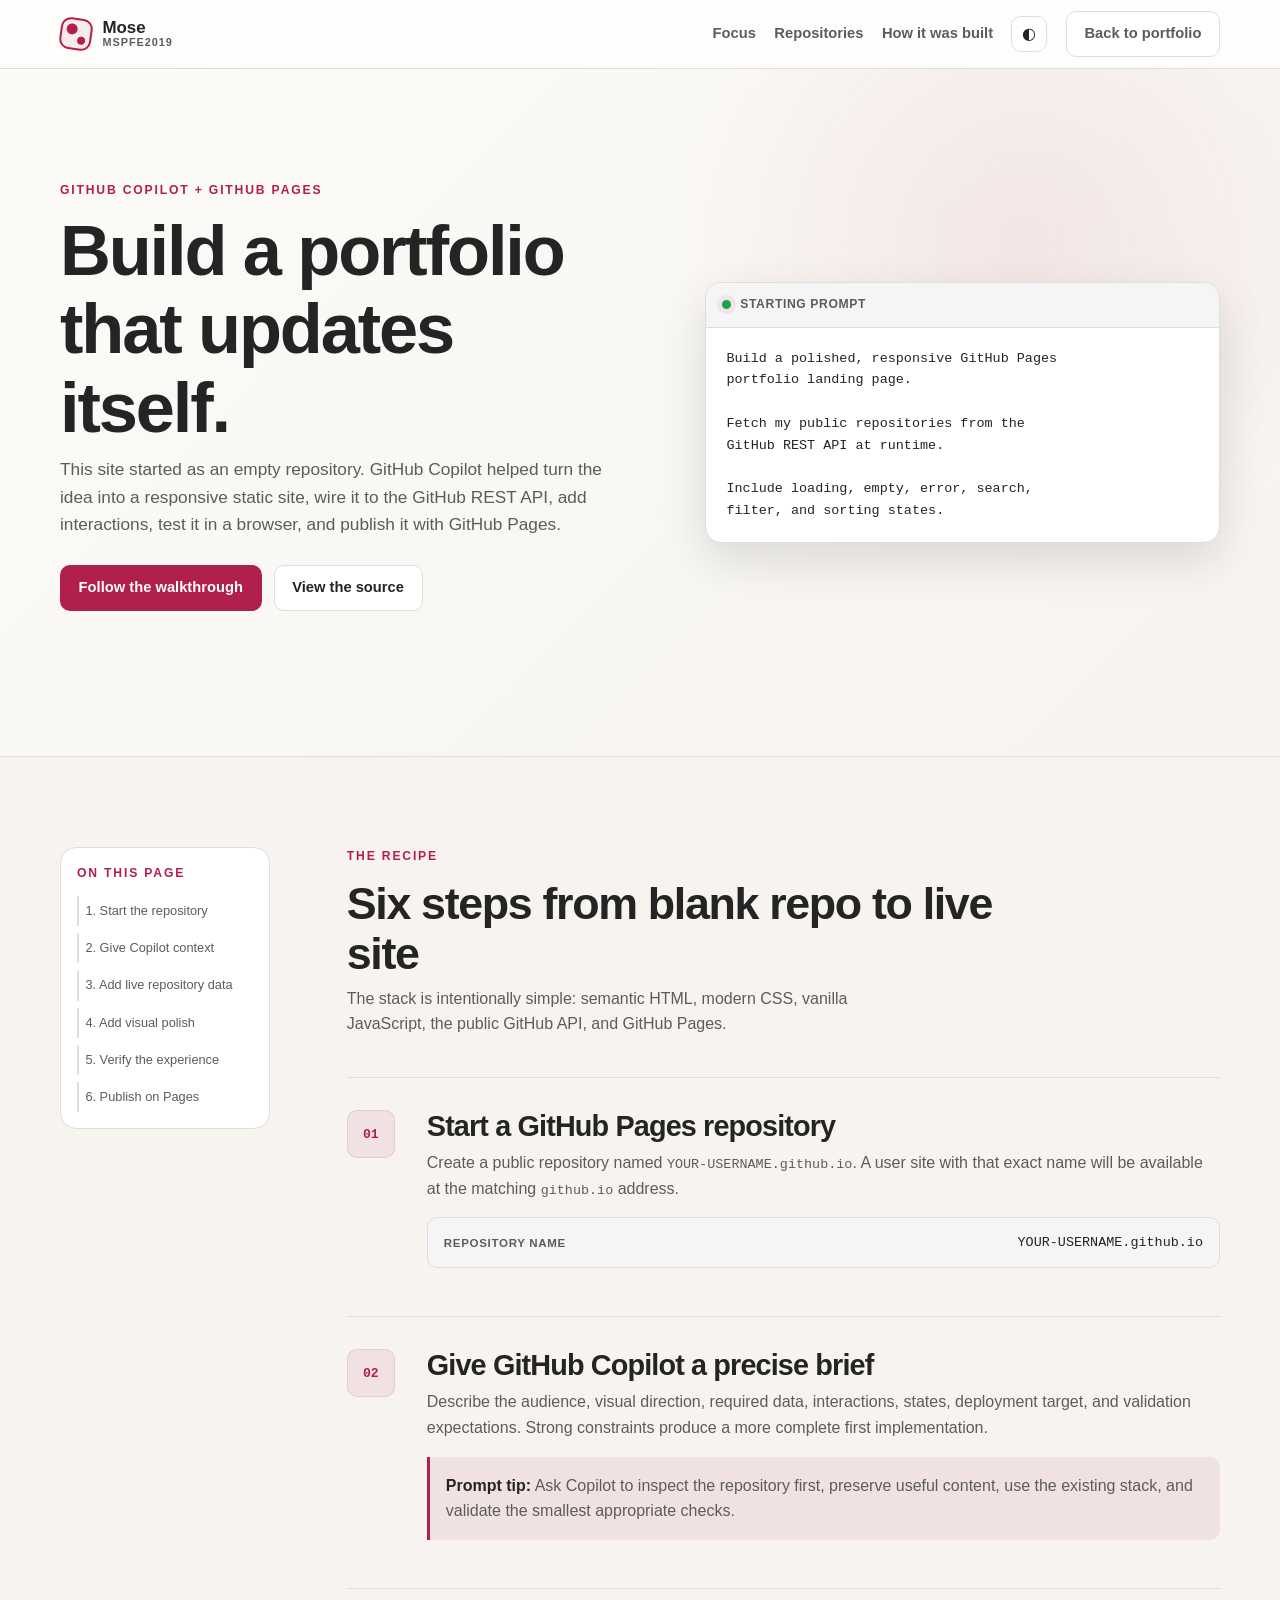
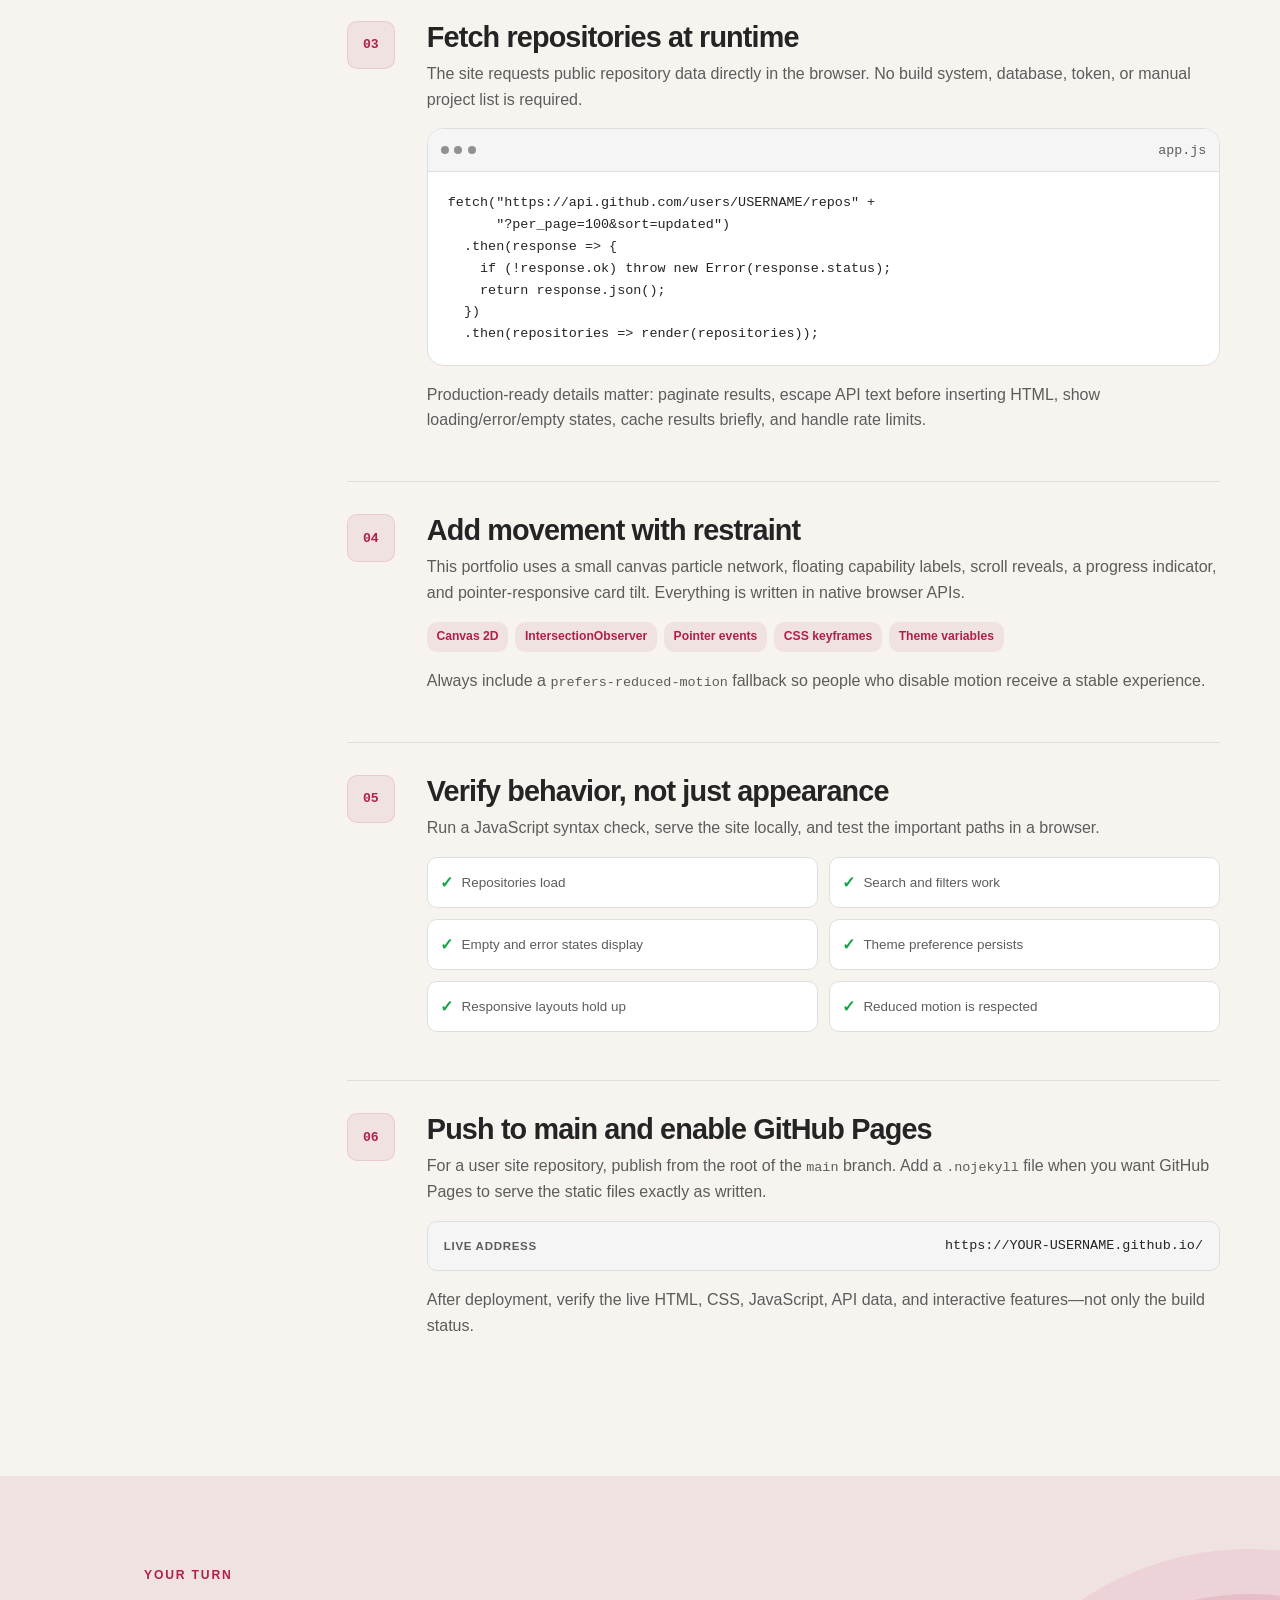
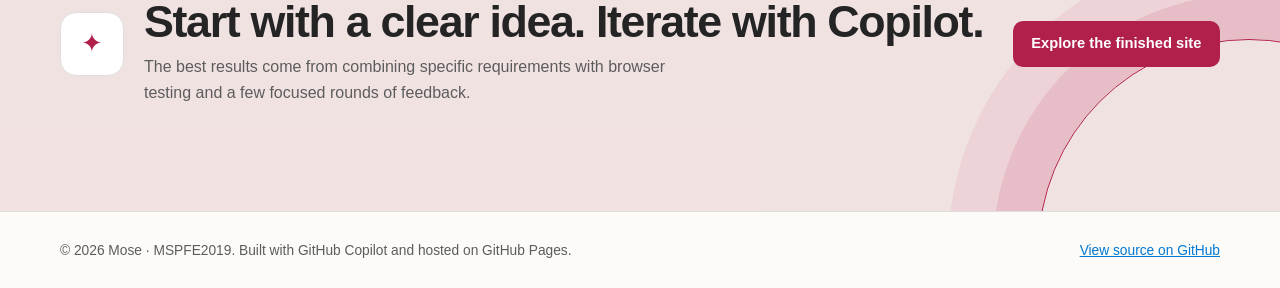
==== build.html @ d662af3b "Add GitHub Copilot build walkthrough Remove the placeholder contact section, add GitHub Copilot attr" ====
<!DOCTYPE html>
<html lang="en">
<head>
<script>
  (() => {
    const param = new URLSearchParams(window.location.search).get("scoutTheme");
    const theme =
      param || (window.matchMedia("(prefers-color-scheme: dark)").matches ? "dark" : "light");
    document.documentElement.setAttribute("data-theme", theme);
  })();
</script>
<meta charset="utf-8" />
<meta name="viewport" content="width=device-width, initial-scale=1" />
<title>How This Portfolio Was Built &middot; Mose</title>
<meta name="description" content="A practical walkthrough for building a dynamic GitHub Pages portfolio with GitHub Copilot and the GitHub REST API." />
<link rel="stylesheet" href="assets/css/styles.css" />
</head>
<body>
<a class="skip-link" href="#guide">Skip to the guide</a>
<div class="scroll-progress" id="scroll-progress" aria-hidden="true"></div>

<header class="site-header">
  <div class="wrap header-inner">
    <a class="brand" href="index.html">
      <span class="brand-mark" aria-hidden="true"></span>
      <span class="brand-text">Mose<span class="brand-sub">MSPFE2019</span></span>
    </a>
    <nav class="site-nav" aria-label="Primary">
      <a href="index.html#focus">Focus</a>
      <a href="index.html#repos">Repositories</a>
      <a href="build.html" aria-current="page">How it was built</a>
      <button class="theme-toggle" id="theme-toggle" type="button" aria-label="Switch color theme">
        <span class="theme-icon" aria-hidden="true">◐</span>
      </button>
      <a class="btn btn-ghost" href="index.html">Back to portfolio</a>
    </nav>
  </div>
</header>

<main id="guide">
  <section class="guide-hero">
    <div class="wrap guide-hero-inner">
      <div class="reveal">
        <p class="eyebrow">GitHub Copilot + GitHub Pages</p>
        <h1>Build a portfolio that updates itself.</h1>
        <p class="lede">This site started as an empty repository. GitHub Copilot helped turn the idea into a responsive static site, wire it to the GitHub REST API, add interactions, test it in a browser, and publish it with GitHub Pages.</p>
        <div class="hero-actions">
          <a class="btn btn-primary" href="#steps">Follow the walkthrough</a>
          <a class="btn btn-ghost" href="https://github.com/MSPFE2019/MSPFE2019.github.io" target="_blank" rel="noopener">View the source</a>
        </div>
      </div>
      <div class="prompt-card reveal">
        <div class="prompt-card-head"><span class="status-dot"></span> Starting prompt</div>
        <pre><code>Build a polished, responsive GitHub Pages
portfolio landing page.

Fetch my public repositories from the
GitHub REST API at runtime.

Include loading, empty, error, search,
filter, and sorting states.</code></pre>
      </div>
    </div>
  </section>

  <section id="steps" class="section">
    <div class="wrap guide-layout">
      <aside class="guide-nav">
        <p class="eyebrow">On this page</p>
        <a href="#start">1. Start the repository</a>
        <a href="#prompt">2. Give Copilot context</a>
        <a href="#api">3. Add live repository data</a>
        <a href="#polish">4. Add visual polish</a>
        <a href="#verify">5. Verify the experience</a>
        <a href="#publish">6. Publish on Pages</a>
      </aside>

      <div class="guide-content">
        <header class="section-heading reveal">
          <p class="eyebrow">The recipe</p>
          <h2 class="section-title">Six steps from blank repo to live site</h2>
          <p class="section-lede">The stack is intentionally simple: semantic HTML, modern CSS, vanilla JavaScript, the public GitHub API, and GitHub Pages.</p>
        </header>

        <article id="start" class="guide-step reveal">
          <span class="step-number">01</span>
          <div>
            <h3>Start a GitHub Pages repository</h3>
            <p>Create a public repository named <code>YOUR-USERNAME.github.io</code>. A user site with that exact name will be available at the matching <code>github.io</code> address.</p>
            <div class="command-block"><span>Repository name</span><code>YOUR-USERNAME.github.io</code></div>
          </div>
        </article>

        <article id="prompt" class="guide-step reveal">
          <span class="step-number">02</span>
          <div>
            <h3>Give GitHub Copilot a precise brief</h3>
            <p>Describe the audience, visual direction, required data, interactions, states, deployment target, and validation expectations. Strong constraints produce a more complete first implementation.</p>
            <div class="tip"><strong>Prompt tip:</strong> Ask Copilot to inspect the repository first, preserve useful content, use the existing stack, and validate the smallest appropriate checks.</div>
          </div>
        </article>

        <article id="api" class="guide-step reveal">
          <span class="step-number">03</span>
          <div>
            <h3>Fetch repositories at runtime</h3>
            <p>The site requests public repository data directly in the browser. No build system, database, token, or manual project list is required.</p>
            <div class="code-window">
              <div class="code-window-head"><span></span><span></span><span></span><small>app.js</small></div>
              <pre><code>fetch("https://api.github.com/users/USERNAME/repos" +
      "?per_page=100&amp;sort=updated")
  .then(response =&gt; {
    if (!response.ok) throw new Error(response.status);
    return response.json();
  })
  .then(repositories =&gt; render(repositories));</code></pre>
            </div>
            <p>Production-ready details matter: paginate results, escape API text before inserting HTML, show loading/error/empty states, cache results briefly, and handle rate limits.</p>
          </div>
        </article>

        <article id="polish" class="guide-step reveal">
          <span class="step-number">04</span>
          <div>
            <h3>Add movement with restraint</h3>
            <p>This portfolio uses a small canvas particle network, floating capability labels, scroll reveals, a progress indicator, and pointer-responsive card tilt. Everything is written in native browser APIs.</p>
            <div class="feature-pills">
              <span>Canvas 2D</span><span>IntersectionObserver</span><span>Pointer events</span><span>CSS keyframes</span><span>Theme variables</span>
            </div>
            <p>Always include a <code>prefers-reduced-motion</code> fallback so people who disable motion receive a stable experience.</p>
          </div>
        </article>

        <article id="verify" class="guide-step reveal">
          <span class="step-number">05</span>
          <div>
            <h3>Verify behavior, not just appearance</h3>
            <p>Run a JavaScript syntax check, serve the site locally, and test the important paths in a browser.</p>
            <div class="check-grid">
              <div><strong>✓</strong><span>Repositories load</span></div>
              <div><strong>✓</strong><span>Search and filters work</span></div>
              <div><strong>✓</strong><span>Empty and error states display</span></div>
              <div><strong>✓</strong><span>Theme preference persists</span></div>
              <div><strong>✓</strong><span>Responsive layouts hold up</span></div>
              <div><strong>✓</strong><span>Reduced motion is respected</span></div>
            </div>
          </div>
        </article>

        <article id="publish" class="guide-step reveal">
          <span class="step-number">06</span>
          <div>
            <h3>Push to main and enable GitHub Pages</h3>
            <p>For a user site repository, publish from the root of the <code>main</code> branch. Add a <code>.nojekyll</code> file when you want GitHub Pages to serve the static files exactly as written.</p>
            <div class="command-block"><span>Live address</span><code>https://YOUR-USERNAME.github.io/</code></div>
            <p>After deployment, verify the live HTML, CSS, JavaScript, API data, and interactive features—not only the build status.</p>
          </div>
        </article>
      </div>
    </div>
  </section>

  <section class="section built-with">
    <div class="wrap built-with-inner reveal">
      <div class="copilot-mark" aria-hidden="true">✦</div>
      <div>
        <p class="eyebrow">Your turn</p>
        <h2 class="section-title">Start with a clear idea. Iterate with Copilot.</h2>
        <p class="section-lede">The best results come from combining specific requirements with browser testing and a few focused rounds of feedback.</p>
      </div>
      <a class="btn btn-primary" href="index.html">Explore the finished site</a>
    </div>
  </section>
</main>

<footer class="site-footer">
  <div class="wrap footer-inner">
    <p>&copy; <span id="year"></span> Mose &middot; MSPFE2019. Built with GitHub Copilot and hosted on GitHub Pages.</p>
    <p><a href="https://github.com/MSPFE2019/MSPFE2019.github.io" target="_blank" rel="noopener">View source on GitHub</a></p>
  </div>
</footer>

<script src="assets/js/guide.js"></script>
</body>
</html>
---- assets/css/styles.css ----
:root {
  color-scheme: light;
  --cp-bg: #f7f4ef;
  --cp-bg-elevated: #fcfbf8;
  --cp-surface: #ffffff;
  --cp-surface-soft: #f5f5f5;
  --cp-border: #dedede;
  --cp-border-strong: #919191;
  --cp-text: #242424;
  --cp-text-muted: #5c5c5c;
  --cp-text-soft: #6f6f6f;
  --cp-accent: #b11f4b;
  --cp-accent-hover: #9a1a41;
  --cp-accent-soft: rgba(177, 31, 75, 0.08);
  --cp-accent-fg: #ffffff;
  --cp-success: #16a34a;
  --cp-danger: #dc2626;
  --cp-warning: #f59e0b;
  --cp-link: #0078d4;
  --cp-shadow: 0 18px 48px rgba(0, 0, 0, 0.12);
  --cp-overlay: rgba(255, 255, 255, 0.8);
  --cp-panel: rgba(255, 255, 255, 0.86);
  --cp-panel-strong: rgba(255, 255, 255, 0.96);
  --cp-sheen: rgba(255, 255, 255, 0.55);
  --cp-highlight: rgba(177, 31, 75, 0.12);
}
html[data-theme="dark"] {
  color-scheme: dark;
  --cp-bg: #3d3b3a;
  --cp-bg-elevated: #343231;
  --cp-surface: #292929;
  --cp-surface-soft: #2e2e2e;
  --cp-border: #474747;
  --cp-border-strong: #5f5f5f;
  --cp-text: #dedede;
  --cp-text-muted: #919191;
  --cp-text-soft: #b0b0b0;
  --cp-accent: #fd8ea1;
  --cp-accent-hover: #fb7b91;
  --cp-accent-soft: rgba(253, 142, 161, 0.14);
  --cp-accent-fg: #1a1a1a;
  --cp-success: #4ade80;
  --cp-danger: #f87171;
  --cp-warning: #fbbf24;
  --cp-link: #4da6ff;
  --cp-shadow: 0 18px 48px rgba(0, 0, 0, 0.32);
  --cp-overlay: rgba(41, 41, 41, 0.88);
  --cp-panel: rgba(41, 41, 41, 0.72);
  --cp-panel-strong: rgba(41, 41, 41, 0.96);
  --cp-sheen: rgba(255, 255, 255, 0.04);
  --cp-highlight: rgba(253, 142, 161, 0.12);
}

* { box-sizing: border-box; }
html { scroll-behavior: smooth; }
body {
  margin: 0;
  overflow-x: hidden;
  font-family: "Segoe UI", Aptos, Calibri, -apple-system, BlinkMacSystemFont, sans-serif;
  color: var(--cp-text);
  background: var(--cp-bg);
  line-height: 1.6;
  -webkit-font-smoothing: antialiased;
}
h1, h2, h3 { line-height: 1.12; margin: 0 0 .5rem; letter-spacing: -.03em; }
p { margin: 0 0 1rem; }
a { color: var(--cp-link); }
button, input, select { font: inherit; }
.wrap { width: min(100% - 2.5rem, 1160px); margin-inline: auto; }

.skip-link {
  position: absolute; left: -999px; top: 0; z-index: 100;
  padding: .6rem 1rem; color: var(--cp-accent-fg); background: var(--cp-accent);
  border-radius: 0 0 .625rem 0;
}
.skip-link:focus { left: 0; }
.scroll-progress {
  position: fixed; inset: 0 auto auto 0; z-index: 101; width: 0; height: 3px;
  background: var(--cp-accent); transform-origin: left center;
}

/* Header */
.site-header {
  position: sticky; top: 0; z-index: 50;
  background: var(--cp-overlay); backdrop-filter: blur(14px);
  border-bottom: 1px solid var(--cp-border);
}
.header-inner { display: flex; align-items: center; justify-content: space-between; gap: 1rem; min-height: 68px; }
.brand { display: flex; align-items: center; gap: .65rem; text-decoration: none; color: var(--cp-text); font-weight: 700; }
.brand-mark {
  position: relative; width: 32px; height: 32px; border: 2px solid var(--cp-accent); border-radius: .625rem;
  background: var(--cp-accent-soft); transform: rotate(8deg); transition: transform .25s ease;
}
.brand-mark::before, .brand-mark::after {
  content: ""; position: absolute; background: var(--cp-accent); border-radius: .625rem;
}
.brand-mark::before { width: 11px; height: 11px; top: 4px; left: 4px; }
.brand-mark::after { width: 8px; height: 8px; right: 4px; bottom: 4px; }
.brand:hover .brand-mark { transform: rotate(-4deg) scale(1.06); }
.brand-text { display: flex; flex-direction: column; line-height: 1.05; font-size: 1.06rem; }
.brand-sub { font-size: .68rem; font-weight: 600; color: var(--cp-text-muted); letter-spacing: .09em; text-transform: uppercase; }
.site-nav { display: flex; align-items: center; gap: 1.15rem; }
.site-nav a { color: var(--cp-text-muted); text-decoration: none; font-weight: 600; font-size: .92rem; }
.site-nav a:hover { color: var(--cp-accent); }
.theme-toggle {
  display: grid; place-items: center; width: 36px; height: 36px; padding: 0;
  color: var(--cp-text); background: var(--cp-surface); border: 1px solid var(--cp-border);
  border-radius: .625rem; cursor: pointer; transition: transform .2s ease, border-color .2s ease;
}
.theme-toggle:hover { transform: rotate(12deg); border-color: var(--cp-accent); }

/* Shared controls */
.btn {
  display: inline-flex; align-items: center; justify-content: center; gap: .4rem;
  padding: .64rem 1.1rem; border: 1px solid transparent; border-radius: .625rem;
  font-weight: 700; font-size: .92rem; text-decoration: none; cursor: pointer;
  transition: transform .2s ease, background .2s ease, border-color .2s ease;
}
.btn-primary { color: var(--cp-accent-fg); background: var(--cp-accent); }
.btn-primary:hover { color: var(--cp-accent-fg); background: var(--cp-accent-hover); transform: translateY(-2px); }
.btn-ghost { color: var(--cp-text); background: var(--cp-surface); border-color: var(--cp-border); }
.btn-ghost:hover { color: var(--cp-accent); background: var(--cp-accent-soft); border-color: var(--cp-accent); transform: translateY(-2px); }
:focus-visible { outline: 2px solid var(--cp-accent); outline-offset: 3px; border-radius: .625rem; }

/* Hero */
.hero {
  position: relative; overflow: hidden;
  min-height: calc(100vh - 68px); display: grid; place-items: center;
  padding: clamp(3.5rem, 8vw, 7rem) 0 3rem;
  background:
    radial-gradient(circle at 18% 20%, var(--cp-accent-soft), transparent 31%),
    linear-gradient(135deg, var(--cp-bg-elevated), var(--cp-bg));
}
.hero::before {
  content: ""; position: absolute; inset: 0; opacity: .38; pointer-events: none;
  background-image:
    linear-gradient(var(--cp-border) 1px, transparent 1px),
    linear-gradient(90deg, var(--cp-border) 1px, transparent 1px);
  background-size: 42px 42px;
  mask-image: linear-gradient(to bottom, var(--cp-text), transparent 90%);
}
.hero-inner { position: relative; z-index: 1; display: grid; grid-template-columns: 1.08fr .92fr; gap: clamp(2rem, 5vw, 4.5rem); align-items: center; }
.eyebrow {
  margin-bottom: .7rem; color: var(--cp-accent); font-size: .76rem; font-weight: 800;
  letter-spacing: .15em; text-transform: uppercase;
}
.hero h1 { max-width: 780px; margin-bottom: 1.1rem; font-size: clamp(2.55rem, 5vw, 4.65rem); line-height: 1.02; }
.accent-text { color: var(--cp-accent); }
.lede { max-width: 61ch; color: var(--cp-text-muted); font-size: clamp(1rem, 1.35vw, 1.13rem); }
.hero-actions { display: flex; flex-wrap: wrap; gap: .75rem; margin: 1.6rem 0 2.1rem; }
.hero-stats { display: flex; flex-wrap: wrap; gap: .7rem; margin: 0; }
.hero-stats div {
  min-width: 112px; padding: .7rem .9rem; background: var(--cp-panel);
  border: 1px solid var(--cp-border); border-radius: .625rem;
}
.hero-stats dt { color: var(--cp-text-muted); font-size: .68rem; font-weight: 700; letter-spacing: .08em; text-transform: uppercase; }
.hero-stats dd { margin: .05rem 0 0; color: var(--cp-text); font-size: 1.55rem; font-weight: 750; }

.hero-visual {
  position: relative; aspect-ratio: 1 / 1; max-width: 520px; width: 100%; justify-self: end;
  border: 1px solid var(--cp-border); border-radius: 16px; overflow: hidden;
  background: var(--cp-panel); box-shadow: var(--cp-shadow); isolation: isolate;
  transform-style: preserve-3d;
}
.hero-visual::before, .hero-visual::after {
  content: ""; position: absolute; border: 1px solid var(--cp-border); border-radius: 50%;
  pointer-events: none;
}
.hero-visual::before { inset: 15%; }
.hero-visual::after { inset: 29%; border-style: dashed; animation: spin 26s linear infinite; }
#hero-canvas { position: absolute; inset: 0; width: 100%; height: 100%; z-index: -1; }
.orbit-core {
  position: absolute; left: 50%; top: 50%; width: 112px; height: 112px;
  display: grid; place-items: center; align-content: center; transform: translate(-50%, -50%);
  color: var(--cp-accent-fg); background: var(--cp-accent); border: 8px solid var(--cp-sheen);
  border-radius: 50%; box-shadow: 0 0 0 12px var(--cp-accent-soft);
}
.orbit-core strong { font-size: 2rem; line-height: 1; }
.orbit-core small { font-size: .65rem; font-weight: 700; letter-spacing: .05em; }
.core-pulse {
  position: absolute; inset: -12px; border: 1px solid var(--cp-accent); border-radius: 50%;
  animation: pulse 2.4s ease-out infinite;
}
.orbit-node {
  position: absolute; display: flex; align-items: center; gap: .42rem; padding: .48rem .65rem;
  color: var(--cp-text); background: var(--cp-panel-strong); border: 1px solid var(--cp-border);
  border-radius: .625rem; font-size: .73rem; font-weight: 700; box-shadow: 0 8px 24px var(--cp-highlight);
  transition: transform .18s ease, border-color .18s ease;
}
.orbit-node span { display: grid; place-items: center; width: 24px; height: 24px; color: var(--cp-accent); background: var(--cp-accent-soft); border-radius: .625rem; }
.orbit-node.is-active { border-color: var(--cp-accent); transform: scale(1.08); }
.node-agent { left: 8%; top: 16%; animation: float-a 5s ease-in-out infinite; }
.node-apps { right: 7%; top: 23%; animation: float-b 6s ease-in-out infinite; }
.node-data { left: 9%; bottom: 20%; animation: float-b 5.5s ease-in-out infinite reverse; }
.node-guard { right: 7%; bottom: 17%; animation: float-a 6.4s ease-in-out infinite reverse; }
.visual-status {
  position: absolute; left: 50%; bottom: 5%; transform: translateX(-50%);
  display: flex; align-items: center; gap: .55rem; min-width: 190px; padding: .5rem .7rem;
  color: var(--cp-text); background: var(--cp-panel-strong); border: 1px solid var(--cp-border); border-radius: .625rem;
}
.status-dot { width: 9px; height: 9px; background: var(--cp-success); border-radius: 50%; box-shadow: 0 0 0 5px var(--cp-accent-soft); animation: blink 2s ease infinite; }
.visual-status div { display: flex; flex-direction: column; line-height: 1.25; }
.visual-status small { color: var(--cp-text-muted); font-size: .62rem; text-transform: uppercase; letter-spacing: .08em; }
.visual-status strong { font-size: .72rem; }
.hero-hint {
  position: absolute; bottom: 1.1rem; left: 50%; z-index: 2; transform: translateX(-50%);
  display: flex; align-items: center; gap: .55rem; color: var(--cp-text-muted); font-size: .72rem;
}
.hero-hint span { width: 22px; height: 34px; border: 1px solid var(--cp-border-strong); border-radius: 16px; }
.hero-hint span::after {
  content: ""; display: block; width: 3px; height: 7px; margin: 6px auto 0;
  background: var(--cp-accent); border-radius: .625rem; animation: scroll-dot 1.8s ease infinite;
}

/* Capability rail */
.capability-rail { overflow: hidden; padding: .85rem 0; background: var(--cp-accent); color: var(--cp-accent-fg); }
.rail-track { display: flex; width: max-content; animation: marquee 28s linear infinite; }
.rail-group { display: flex; flex: none; align-items: center; min-width: max-content; }
.rail-track span { padding: 0 1.1rem; font-size: .78rem; font-weight: 750; letter-spacing: .07em; text-transform: uppercase; white-space: nowrap; }
.rail-track i { width: 5px; height: 5px; background: var(--cp-accent-fg); border-radius: 50%; opacity: .6; }

/* Sections */
.section { padding: clamp(3.5rem, 7vw, 6rem) 0; }
.section-alt { background: var(--cp-bg-elevated); border-block: 1px solid var(--cp-border); }
.section-heading { max-width: 720px; }
.section-title { font-size: clamp(1.9rem, 3.5vw, 3rem); }
.section-lede { max-width: 64ch; color: var(--cp-text-muted); }
.focus-grid { display: grid; grid-template-columns: repeat(4, 1fr); gap: 1rem; margin-top: 2rem; }
.focus-card {
  position: relative; min-height: 250px; padding: 1.25rem; overflow: hidden;
  background: var(--cp-surface); border: 1px solid var(--cp-border); border-radius: 16px;
  box-shadow: 0 0 0 1px var(--cp-border); transition: transform .18s ease, border-color .18s ease;
  transform-style: preserve-3d;
}
.focus-card::after {
  content: ""; position: absolute; inset: auto -25% -45% 25%; height: 150px;
  background: radial-gradient(circle, var(--cp-accent-soft), transparent 68%);
}
.focus-card:hover { border-color: var(--cp-accent); }
.focus-number { position: absolute; right: 1rem; top: .8rem; color: var(--cp-border-strong); font: 700 .72rem Consolas, "Courier New", Courier, monospace; }
.focus-icon { display: grid; place-items: center; width: 46px; height: 46px; margin: .2rem 0 2.4rem; color: var(--cp-accent); background: var(--cp-accent-soft); border: 1px solid var(--cp-highlight); border-radius: .625rem; font-size: 1.15rem; }
.focus-card h3 { font-size: 1.08rem; }
.focus-card p { position: relative; z-index: 1; margin: 0; color: var(--cp-text-muted); font-size: .9rem; }

/* Repo controls and cards */
.repos-head { display: flex; align-items: flex-end; justify-content: space-between; gap: 1rem; flex-wrap: wrap; }
.controls {
  display: flex; flex-wrap: wrap; align-items: end; gap: 1rem; margin: 1.75rem 0 1rem; padding: 1rem;
  background: var(--cp-surface); border: 1px solid var(--cp-border); border-radius: 16px;
}
.field { display: flex; flex-direction: column; gap: .35rem; min-width: 160px; }
.field-grow { flex: 1 1 260px; }
.field label { color: var(--cp-text-muted); font-size: .72rem; font-weight: 750; letter-spacing: .07em; text-transform: uppercase; }
.field input[type="search"], .field select {
  min-height: 42px; padding: .55rem .7rem; color: var(--cp-text); background: var(--cp-bg-elevated);
  border: 1px solid var(--cp-border); border-radius: .625rem;
}
.field input[type="search"]:focus, .field select:focus { border-color: var(--cp-accent); }
.field-check { flex-direction: row; align-items: center; gap: .5rem; min-width: auto; padding-bottom: .55rem; }
.field-check label { color: var(--cp-text); font-size: .87rem; letter-spacing: 0; text-transform: none; }
.field-check input { width: 16px; height: 16px; accent-color: var(--cp-accent); }
.result-count { margin: 0 0 1rem; color: var(--cp-text-muted); font-size: .86rem; }
.repo-grid { display: grid; grid-template-columns: repeat(auto-fill, minmax(290px, 1fr)); gap: 1rem; perspective: 1200px; }
.repo-card {
  position: relative; display: flex; flex-direction: column; gap: .7rem; min-height: 245px; padding: 1.15rem;
  overflow: hidden; background: var(--cp-surface); border: 1px solid var(--cp-border); border-radius: 16px;
  box-shadow: 0 0 0 1px var(--cp-border); transition: transform .18s ease, border-color .18s ease, box-shadow .18s ease;
  transform-style: preserve-3d;
}
.repo-card::before {
  content: ""; position: absolute; inset: 0; pointer-events: none; opacity: 0;
  background: radial-gradient(circle at var(--mx, 50%) var(--my, 50%), var(--cp-highlight), transparent 42%);
  transition: opacity .2s ease;
}
.repo-card:hover { border-color: var(--cp-accent); box-shadow: 0 10px 30px var(--cp-highlight); }
.repo-card:hover::before { opacity: 1; }
.repo-top, .repo-desc, .repo-topics, .repo-meta, .repo-links { position: relative; z-index: 1; }
.repo-top { display: flex; align-items: start; justify-content: space-between; gap: .5rem; }
.repo-name { color: var(--cp-link); font-size: 1.02rem; font-weight: 750; text-decoration: none; word-break: break-word; }
.repo-name:hover { text-decoration: underline; }
.repo-flag { padding: .18rem .45rem; color: var(--cp-accent); background: var(--cp-accent-soft); border-radius: .625rem; font-size: .66rem; font-weight: 750; letter-spacing: .05em; text-transform: uppercase; white-space: nowrap; }
.repo-desc { flex: 1; margin: 0; color: var(--cp-text-muted); font-size: .9rem; }
.repo-desc.muted { opacity: .8; font-style: italic; }
.repo-topics { display: flex; flex-wrap: wrap; gap: .35rem; }
.topic { padding: .16rem .45rem; color: var(--cp-accent); background: var(--cp-accent-soft); border-radius: .625rem; font-size: .68rem; font-weight: 650; }
.repo-meta { display: flex; flex-wrap: wrap; align-items: center; gap: .8rem; color: var(--cp-text-muted); font-size: .78rem; }
.repo-meta .dot { display: inline-block; width: 9px; height: 9px; margin-right: .32rem; background: var(--cp-accent); border-radius: 50%; }
.repo-links { display: flex; flex-wrap: wrap; gap: .45rem; margin-top: auto; padding-top: .25rem; }
.repo-links a { padding: .32rem .65rem; color: var(--cp-text); border: 1px solid var(--cp-border); border-radius: .625rem; font-size: .8rem; font-weight: 650; text-decoration: none; }
.repo-links a:hover { color: var(--cp-accent); background: var(--cp-accent-soft); border-color: var(--cp-accent); }

/* States */
.state {
  padding: 2rem 1.5rem; color: var(--cp-text-muted); background: var(--cp-surface);
  border: 1px dashed var(--cp-border); border-radius: 16px; text-align: center;
}
.state h3 { color: var(--cp-text); }
.state.error { border-color: var(--cp-danger); }
.skeleton { pointer-events: none; min-height: 180px; }
.skeleton span {
  display: block; height: 12px; border-radius: .625rem;
  background: linear-gradient(90deg, var(--cp-border), var(--cp-surface-soft), var(--cp-border));
  background-size: 200% 100%; animation: shimmer 1.4s infinite;
}
.skeleton span:first-child { width: 60%; height: 18px; }
.skeleton span:nth-child(2) { width: 92%; }
.skeleton span:last-child { width: 45%; }

/* Contact + footer */
.built-with { position: relative; overflow: hidden; background: var(--cp-accent-soft); }
.built-with::after {
  content: ""; position: absolute; width: 420px; height: 420px; right: -180px; bottom: -250px;
  border: 1px solid var(--cp-accent); border-radius: 50%; box-shadow: 0 0 0 45px var(--cp-highlight), 0 0 0 90px var(--cp-accent-soft);
}
.built-with-inner { position: relative; z-index: 1; display: grid; grid-template-columns: auto 1fr auto; align-items: center; gap: 1.25rem; }
.copilot-mark {
  display: grid; place-items: center; width: 64px; height: 64px; color: var(--cp-accent);
  background: var(--cp-surface); border: 1px solid var(--cp-border); border-radius: 16px; font-size: 1.6rem;
}
.site-footer { padding: 1.75rem 0; background: var(--cp-bg-elevated); border-top: 1px solid var(--cp-border); }
.footer-inner { display: flex; justify-content: space-between; gap: 1rem; flex-wrap: wrap; color: var(--cp-text-muted); font-size: .86rem; }
.footer-inner p { margin: 0; }

/* Motion */
.reveal { opacity: 0; transform: translateY(24px); transition: opacity .7s ease, transform .7s ease; }
.reveal.is-visible { opacity: 1; transform: translateY(0); }
@keyframes spin { to { transform: rotate(360deg); } }
@keyframes pulse { 0% { transform: scale(.85); opacity: .8; } 75%, 100% { transform: scale(1.35); opacity: 0; } }
@keyframes blink { 50% { opacity: .45; } }
@keyframes float-a { 0%, 100% { translate: 0 0; } 50% { translate: 0 -10px; } }
@keyframes float-b { 0%, 100% { translate: 0 0; } 50% { translate: 8px 7px; } }
@keyframes scroll-dot { 0% { transform: translateY(0); opacity: 1; } 75%, 100% { transform: translateY(12px); opacity: 0; } }
@keyframes marquee { to { transform: translateX(-50%); } }
@keyframes shimmer { from { background-position: 200% 0; } to { background-position: -200% 0; } }

@media (max-width: 980px) {
  .focus-grid { grid-template-columns: repeat(2, 1fr); }
  .hero-inner { grid-template-columns: 1fr; }
  .hero-copy { max-width: 760px; }
  .hero-visual { justify-self: center; max-width: 550px; }
  .hero-hint { display: none; }
  .built-with-inner { grid-template-columns: auto 1fr; }
  .built-with-inner .btn { grid-column: 2; justify-self: start; }
}
@media (max-width: 680px) {
  .wrap { width: min(100% - 1.5rem, 1160px); }
  .site-nav a:not(.btn) { display: none; }
  .site-nav .btn { display: none; }
  .hero { min-height: auto; padding-top: 3rem; }
  .hero h1 { font-size: clamp(2.35rem, 12vw, 3.8rem); }
  .hero-visual { aspect-ratio: 1 / 1.1; }
  .orbit-node { font-size: .64rem; padding: .38rem .48rem; }
  .orbit-node span { width: 20px; height: 20px; }
  .orbit-core { width: 92px; height: 92px; }
  .focus-grid { grid-template-columns: 1fr; }
  .focus-card { min-height: 220px; }
  .built-with-inner { grid-template-columns: 1fr; }
  .built-with-inner .btn { grid-column: auto; }
  .copilot-mark { width: 52px; height: 52px; }
}
@media (prefers-reduced-motion: reduce) {
  *, *::before, *::after { animation: none !important; transition-duration: .01ms !important; scroll-behavior: auto !important; }
  .reveal { opacity: 1; transform: none; }
  .rail-track { animation: none; width: auto; justify-content: center; }
  .rail-group { flex-wrap: wrap; justify-content: center; min-width: 0; }
  .rail-group[aria-hidden="true"] { display: none; }
}

/* Build guide */
.guide-hero {
  padding: clamp(4rem, 9vw, 7rem) 0; background:
    radial-gradient(circle at 80% 25%, var(--cp-accent-soft), transparent 30%),
    linear-gradient(135deg, var(--cp-bg-elevated), var(--cp-bg));
  border-bottom: 1px solid var(--cp-border);
}
.guide-hero-inner { display: grid; grid-template-columns: 1.05fr .95fr; align-items: center; gap: clamp(2rem, 6vw, 5rem); }
.guide-hero h1 { max-width: 760px; font-size: clamp(2.6rem, 5.5vw, 4.8rem); }
.prompt-card { overflow: hidden; background: var(--cp-surface); border: 1px solid var(--cp-border); border-radius: 16px; box-shadow: var(--cp-shadow); }
.prompt-card-head { display: flex; align-items: center; gap: .55rem; padding: .75rem 1rem; color: var(--cp-text-muted); background: var(--cp-surface-soft); border-bottom: 1px solid var(--cp-border); font-size: .76rem; font-weight: 700; letter-spacing: .05em; text-transform: uppercase; }
.prompt-card pre, .code-window pre { margin: 0; overflow-x: auto; padding: 1.25rem; color: var(--cp-text); }
.prompt-card code, .code-window code, .guide-step code { font-family: Consolas, "Courier New", Courier, monospace; font-size: .84rem; }
.guide-layout { display: grid; grid-template-columns: 210px minmax(0, 1fr); align-items: start; gap: clamp(2rem, 6vw, 5rem); }
.guide-nav { position: sticky; top: 96px; display: grid; gap: .45rem; padding: 1rem; background: var(--cp-surface); border: 1px solid var(--cp-border); border-radius: 16px; }
.guide-nav .eyebrow { margin-bottom: .35rem; }
.guide-nav a { padding: .3rem .4rem; color: var(--cp-text-muted); border-left: 2px solid var(--cp-border); font-size: .8rem; text-decoration: none; }
.guide-nav a:hover { color: var(--cp-accent); border-color: var(--cp-accent); }
.guide-content { min-width: 0; }
.guide-content > .section-heading { margin-bottom: 2.5rem; }
.guide-step { display: grid; grid-template-columns: 64px minmax(0, 1fr); gap: 1rem; padding: 2rem 0; border-top: 1px solid var(--cp-border); scroll-margin-top: 90px; }
.guide-step h3 { font-size: clamp(1.3rem, 2.5vw, 1.8rem); }
.guide-step p { color: var(--cp-text-muted); }
.step-number { display: grid; place-items: center; width: 48px; height: 48px; color: var(--cp-accent); background: var(--cp-accent-soft); border: 1px solid var(--cp-highlight); border-radius: .625rem; font: 700 .82rem Consolas, "Courier New", Courier, monospace; }
.command-block { display: flex; align-items: center; justify-content: space-between; gap: 1rem; margin: 1rem 0; padding: .85rem 1rem; color: var(--cp-text); background: var(--cp-surface-soft); border: 1px solid var(--cp-border); border-radius: .625rem; }
.command-block span { color: var(--cp-text-muted); font-size: .72rem; font-weight: 700; letter-spacing: .06em; text-transform: uppercase; }
.tip { margin: 1rem 0; padding: 1rem; color: var(--cp-text-muted); background: var(--cp-accent-soft); border-left: 3px solid var(--cp-accent); border-radius: 0 .625rem .625rem 0; }
.tip strong { color: var(--cp-text); }
.code-window { margin: 1rem 0; overflow: hidden; background: var(--cp-surface); border: 1px solid var(--cp-border); border-radius: 16px; }
.code-window-head { display: flex; align-items: center; gap: .35rem; padding: .65rem .8rem; background: var(--cp-surface-soft); border-bottom: 1px solid var(--cp-border); }
.code-window-head span { width: 8px; height: 8px; background: var(--cp-border-strong); border-radius: 50%; }
.code-window-head small { margin-left: auto; color: var(--cp-text-muted); font-family: Consolas, "Courier New", Courier, monospace; }
.feature-pills { display: flex; flex-wrap: wrap; gap: .45rem; margin: 1rem 0; }
.feature-pills span { padding: .35rem .6rem; color: var(--cp-accent); background: var(--cp-accent-soft); border-radius: .625rem; font-size: .76rem; font-weight: 700; }
.check-grid { display: grid; grid-template-columns: repeat(2, 1fr); gap: .65rem; margin: 1rem 0; }
.check-grid div { display: flex; align-items: center; gap: .55rem; padding: .75rem; background: var(--cp-surface); border: 1px solid var(--cp-border); border-radius: .625rem; }
.check-grid strong { color: var(--cp-success); }
.check-grid span { color: var(--cp-text-muted); font-size: .84rem; }
@media (max-width: 860px) {
  .guide-hero-inner { grid-template-columns: 1fr; }
  .guide-layout { grid-template-columns: 1fr; }
  .guide-nav { position: static; grid-template-columns: repeat(2, 1fr); }
  .guide-nav .eyebrow { grid-column: 1 / -1; }
}
@media (max-width: 560px) {
  .guide-nav { grid-template-columns: 1fr; }
  .guide-step { grid-template-columns: 1fr; }
  .check-grid { grid-template-columns: 1fr; }
  .command-block { align-items: flex-start; flex-direction: column; }
}
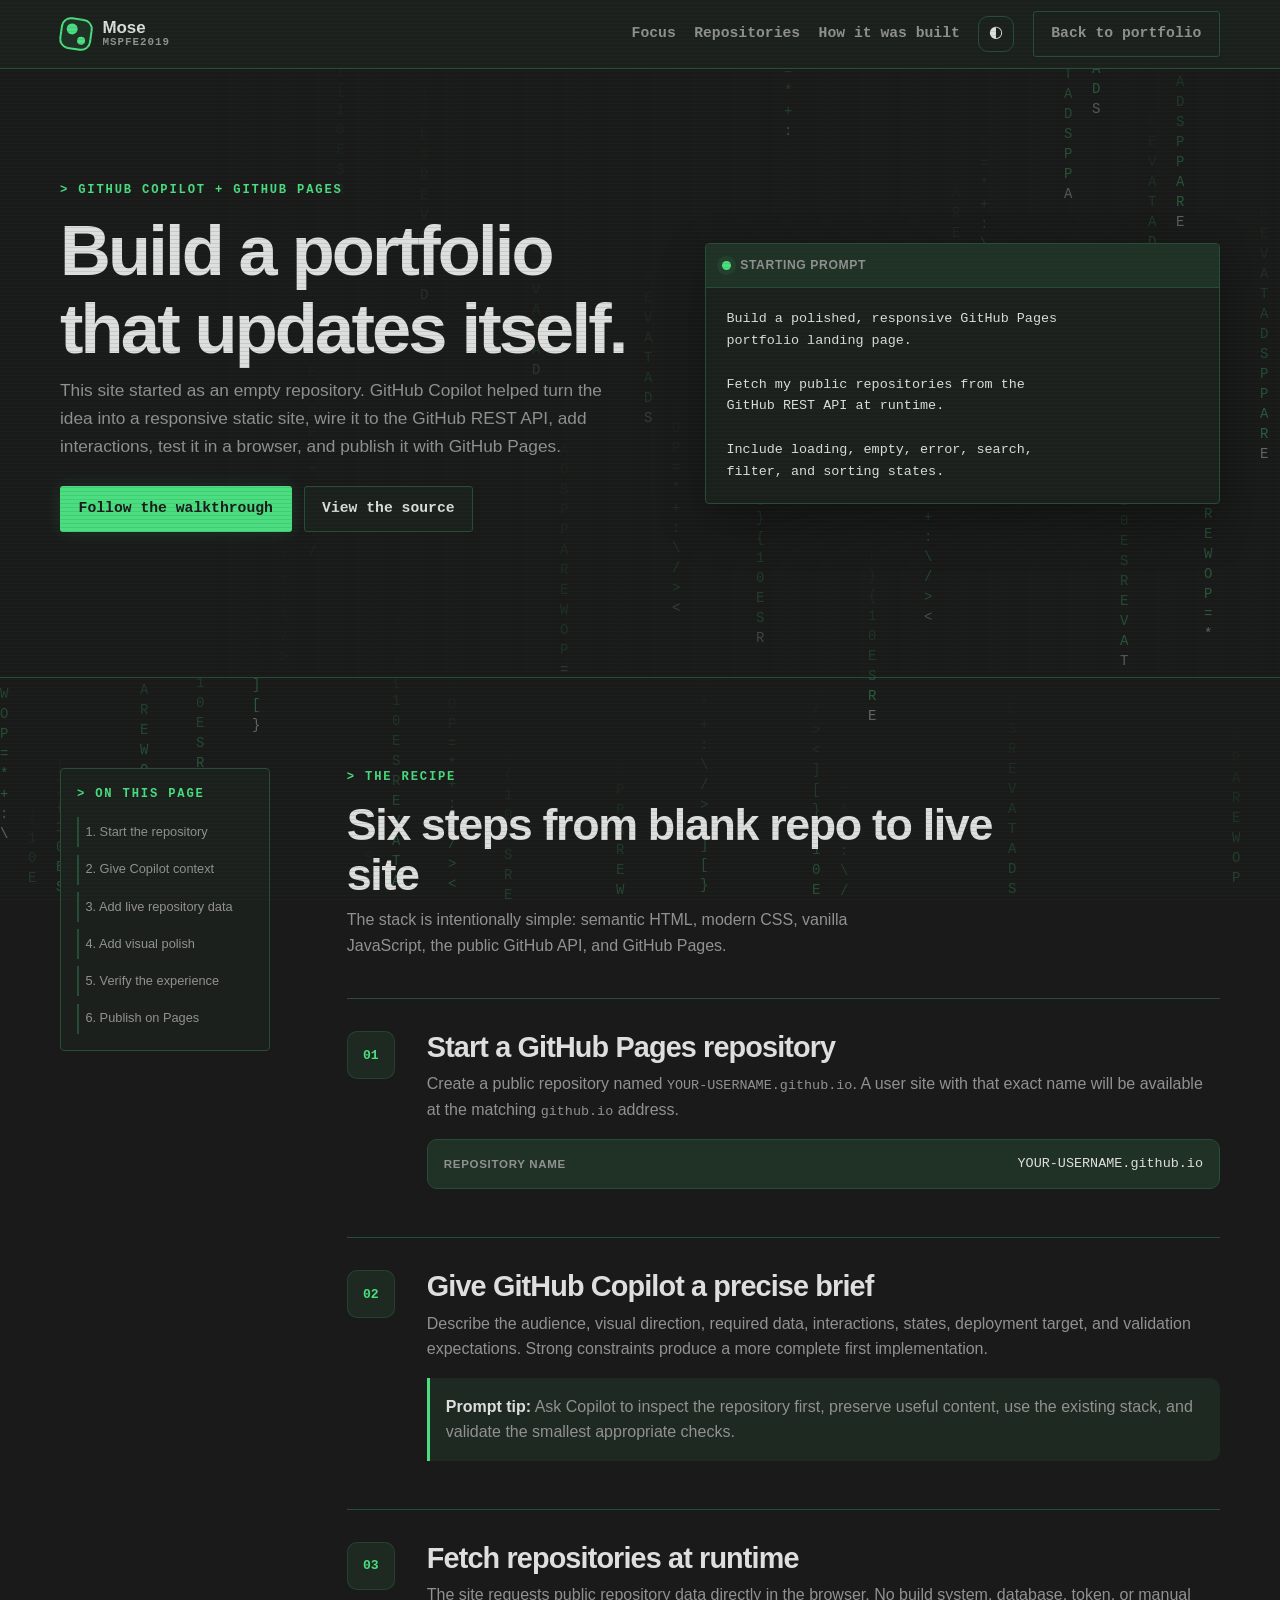
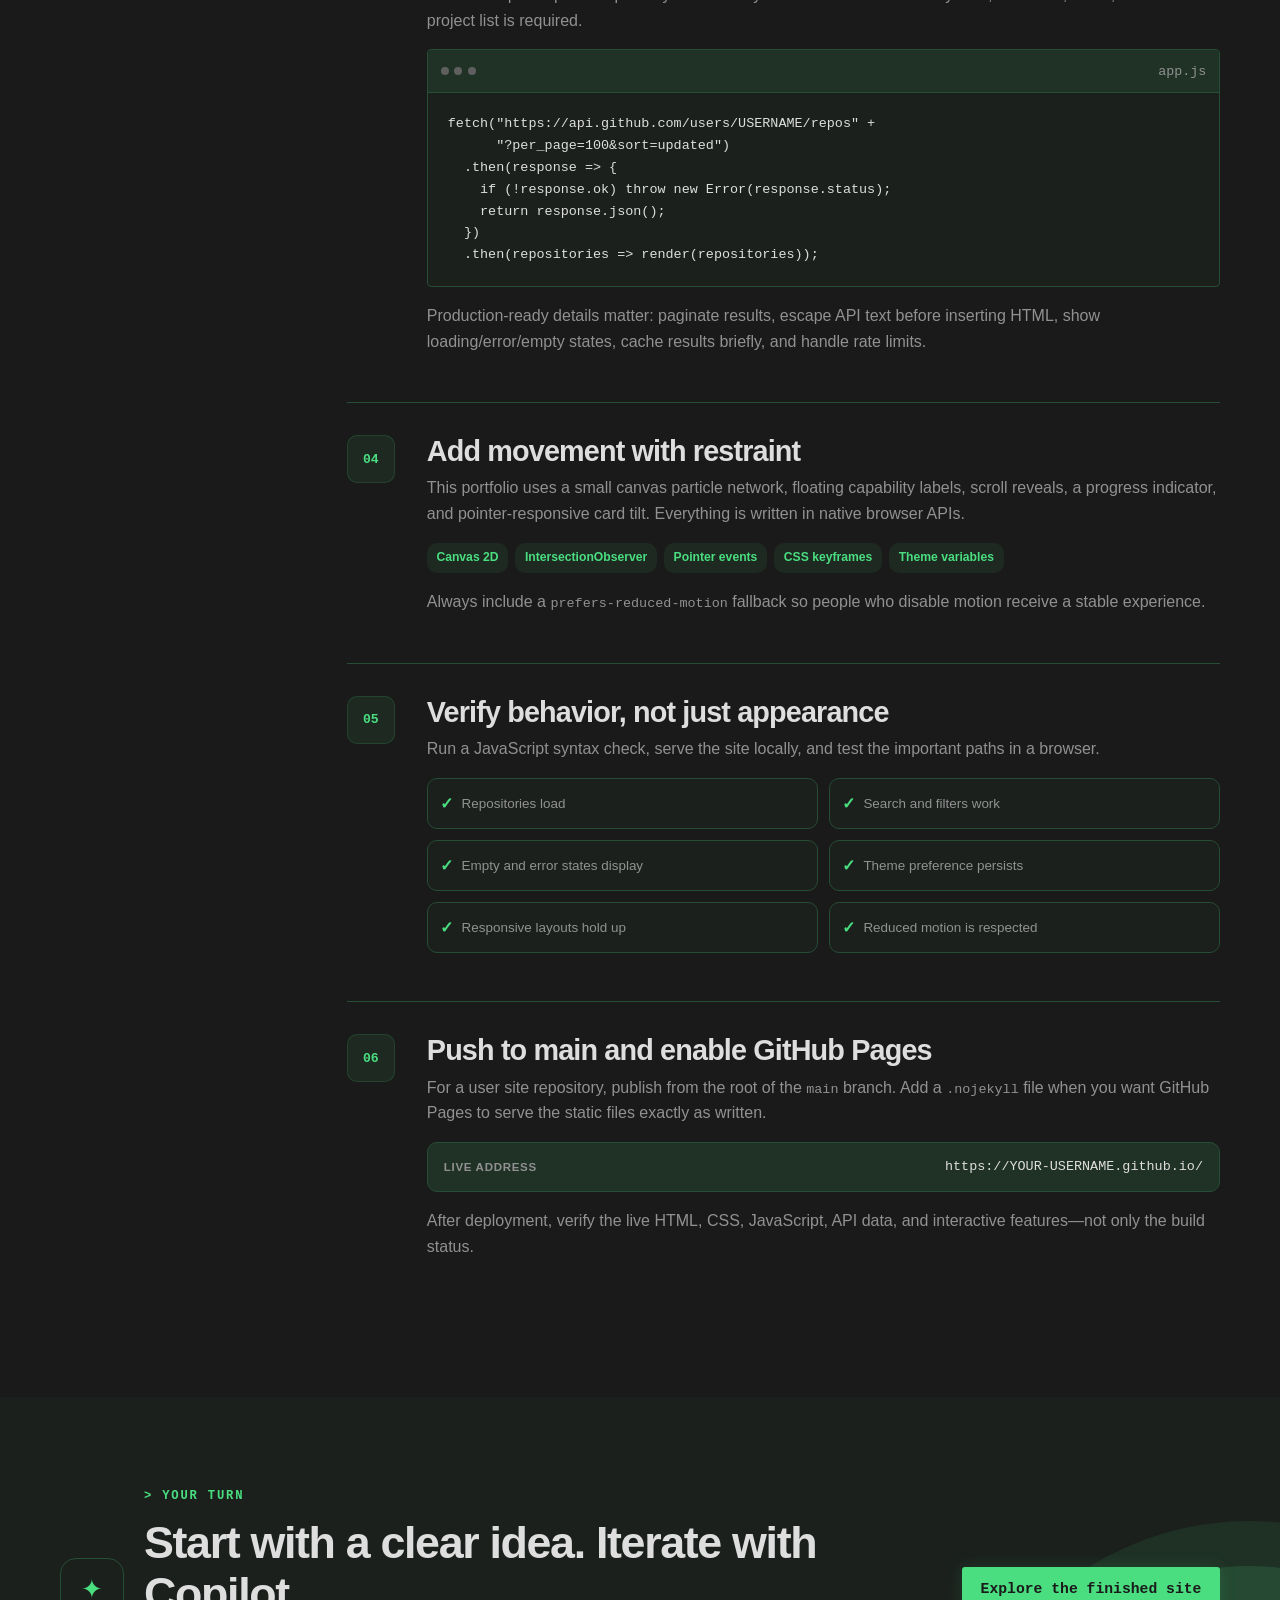
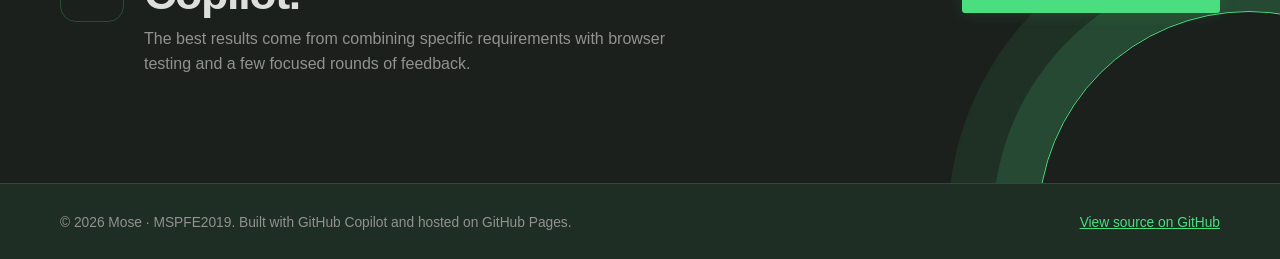
==== commit 7063e655: "Give portfolio a digital-terminal redesign Add green code rain, scanlines, terminal panels and share" ====
--- a/build.html
+++ b/build.html
@@ -1,11 +1,10 @@
 <!DOCTYPE html>
-<html lang="en">
+<html lang="en" class="terminal-mode">
 <head>
 <script>
   (() => {
     const param = new URLSearchParams(window.location.search).get("scoutTheme");
-    const theme =
-      param || (window.matchMedia("(prefers-color-scheme: dark)").matches ? "dark" : "light");
+    const theme = param === "light" ? "light" : "dark";
     document.documentElement.setAttribute("data-theme", theme);
   })();
 </script>
@@ -16,6 +15,7 @@
 <link rel="stylesheet" href="assets/css/styles.css" />
 </head>
 <body>
+<canvas class="code-rain" id="code-rain" aria-hidden="true"></canvas>
 <a class="skip-link" href="#guide">Skip to the guide</a>
 <div class="scroll-progress" id="scroll-progress" aria-hidden="true"></div>
 
@@ -181,5 +181,6 @@
 </footer>
 
 <script src="assets/js/guide.js"></script>
+<script src="assets/js/rain.js"></script>
 </body>
 </html>
--- a/assets/css/styles.css
+++ b/assets/css/styles.css
@@ -52,6 +52,23 @@
 }
 
 * { box-sizing: border-box; }
+html.terminal-mode {
+  --cp-accent: var(--cp-success);
+  --cp-accent-hover: color-mix(in srgb, var(--cp-success) 80%, var(--cp-text));
+  --cp-accent-soft: color-mix(in srgb, var(--cp-success) 8%, transparent);
+  --cp-highlight: color-mix(in srgb, var(--cp-success) 14%, transparent);
+  --cp-link: var(--cp-success);
+}
+html.terminal-mode[data-theme="dark"] {
+  --cp-bg: var(--cp-accent-fg);
+  --cp-bg-elevated: color-mix(in srgb, var(--cp-accent-fg) 90%, var(--cp-success));
+  --cp-surface: color-mix(in srgb, var(--cp-accent-fg) 97%, var(--cp-success));
+  --cp-surface-soft: color-mix(in srgb, var(--cp-accent-fg) 88%, var(--cp-success));
+  --cp-border: color-mix(in srgb, var(--cp-success) 26%, var(--cp-accent-fg));
+  --cp-overlay: var(--cp-surface);
+  --cp-panel: var(--cp-surface);
+  --cp-panel-strong: var(--cp-surface);
+}
 html { scroll-behavior: smooth; }
 body {
   margin: 0;
@@ -215,7 +232,7 @@
 /* Capability rail */
 .capability-rail { overflow: hidden; padding: .85rem 0; background: var(--cp-accent); color: var(--cp-accent-fg); }
 .rail-track { display: flex; width: max-content; animation: marquee 28s linear infinite; }
-.rail-group { display: flex; flex: none; align-items: center; min-width: max-content; }
+.rail-group { display: flex; flex: none; align-items: center; width: max-content; min-width: 100vw; justify-content: space-around; }
 .rail-track span { padding: 0 1.1rem; font-size: .78rem; font-weight: 750; letter-spacing: .07em; text-transform: uppercase; white-space: nowrap; }
 .rail-track i { width: 5px; height: 5px; background: var(--cp-accent-fg); border-radius: 50%; opacity: .6; }
 
@@ -260,7 +277,7 @@
 .field-check label { color: var(--cp-text); font-size: .87rem; letter-spacing: 0; text-transform: none; }
 .field-check input { width: 16px; height: 16px; accent-color: var(--cp-accent); }
 .result-count { margin: 0 0 1rem; color: var(--cp-text-muted); font-size: .86rem; }
-.repo-grid { display: grid; grid-template-columns: repeat(auto-fill, minmax(290px, 1fr)); gap: 1rem; perspective: 1200px; }
+.repo-grid { display: grid; grid-template-columns: repeat(auto-fill, minmax(min(100%, 290px), 1fr)); gap: 1rem; perspective: 1200px; }
 .repo-card {
   position: relative; display: flex; flex-direction: column; gap: .7rem; min-height: 245px; padding: 1.15rem;
   overflow: hidden; background: var(--cp-surface); border: 1px solid var(--cp-border); border-radius: 16px;
@@ -416,3 +433,69 @@
   .check-grid { grid-template-columns: 1fr; }
   .command-block { align-items: flex-start; flex-direction: column; }
 }
+
+/* Original digital-terminal styling, with no film assets or quoted material. */
+.code-rain {
+  position: fixed; inset: 0; width: 100%; height: 100%;
+  pointer-events: none; z-index: -1; opacity: .65;
+}
+.terminal-mode body { isolation: isolate; }
+.terminal-mode body::after {
+  content: ""; position: fixed; inset: 0; z-index: 80; pointer-events: none; opacity: .13;
+  background: repeating-linear-gradient(to bottom, transparent 0 3px, var(--cp-border) 3px 4px);
+}
+.terminal-mode .hero,
+.terminal-mode .guide-hero {
+  background: linear-gradient(90deg, var(--cp-bg) 15%, transparent);
+}
+.terminal-mode .hero::before { background-size: 64px 64px; opacity: .2; }
+.terminal-mode h1 { letter-spacing: -.04em; }
+.terminal-mode .accent-text { text-shadow: 0 0 28px var(--cp-highlight); }
+.terminal-mode .eyebrow::before { content: "> "; }
+.terminal-mode .brand-sub,
+.terminal-mode .eyebrow,
+.terminal-mode .btn,
+.terminal-mode .site-nav,
+.terminal-mode .rail-track,
+.terminal-mode .hero-stats,
+.terminal-mode .orbit-node,
+.terminal-mode .visual-status,
+.terminal-mode .repo-name,
+.terminal-mode .repo-meta,
+.terminal-mode .field label,
+.terminal-mode .result-count {
+  font-family: Consolas, "Courier New", Courier, monospace;
+}
+.terminal-mode .hero-visual { border-radius: 4px; box-shadow: 0 0 40px var(--cp-highlight); }
+.terminal-mode .hero-visual::after { border-color: var(--cp-success); }
+.terminal-mode .orbit-core {
+  border-radius: 4px; background: var(--cp-surface);
+  border: 1px solid var(--cp-success); color: var(--cp-success);
+  box-shadow: 0 0 28px var(--cp-highlight);
+}
+.terminal-mode .core-pulse { border-radius: 4px; }
+.terminal-mode .orbit-core small { margin-top: .35rem; }
+.terminal-mode .orbit-node { border-radius: 4px; }
+.terminal-mode .focus-card,
+.terminal-mode .repo-card,
+.terminal-mode .prompt-card,
+.terminal-mode .code-window,
+.terminal-mode .guide-nav,
+.terminal-mode .controls { border-radius: 4px; }
+.terminal-mode .focus-card:hover,
+.terminal-mode .repo-card:hover { box-shadow: 0 0 24px var(--cp-highlight); }
+.terminal-mode .btn { border-radius: 3px; }
+.terminal-mode .btn-primary { box-shadow: 0 0 18px var(--cp-highlight); }
+.terminal-mode .capability-rail {
+  color: var(--cp-success); background: var(--cp-surface);
+  border-block: 1px solid var(--cp-success);
+  box-shadow: 0 0 20px var(--cp-highlight);
+}
+.terminal-mode .rail-track i { background: var(--cp-success); }
+.terminal-mode .built-with { background: var(--cp-surface); }
+.terminal-mode .section-alt { background: var(--cp-bg-elevated); }
+.terminal-mode .guide-step { scroll-margin-top: 90px; }
+.terminal-mode section[id] { scroll-margin-top: 80px; }
+@media (prefers-reduced-motion: reduce) {
+  .code-rain { display: none; }
+}
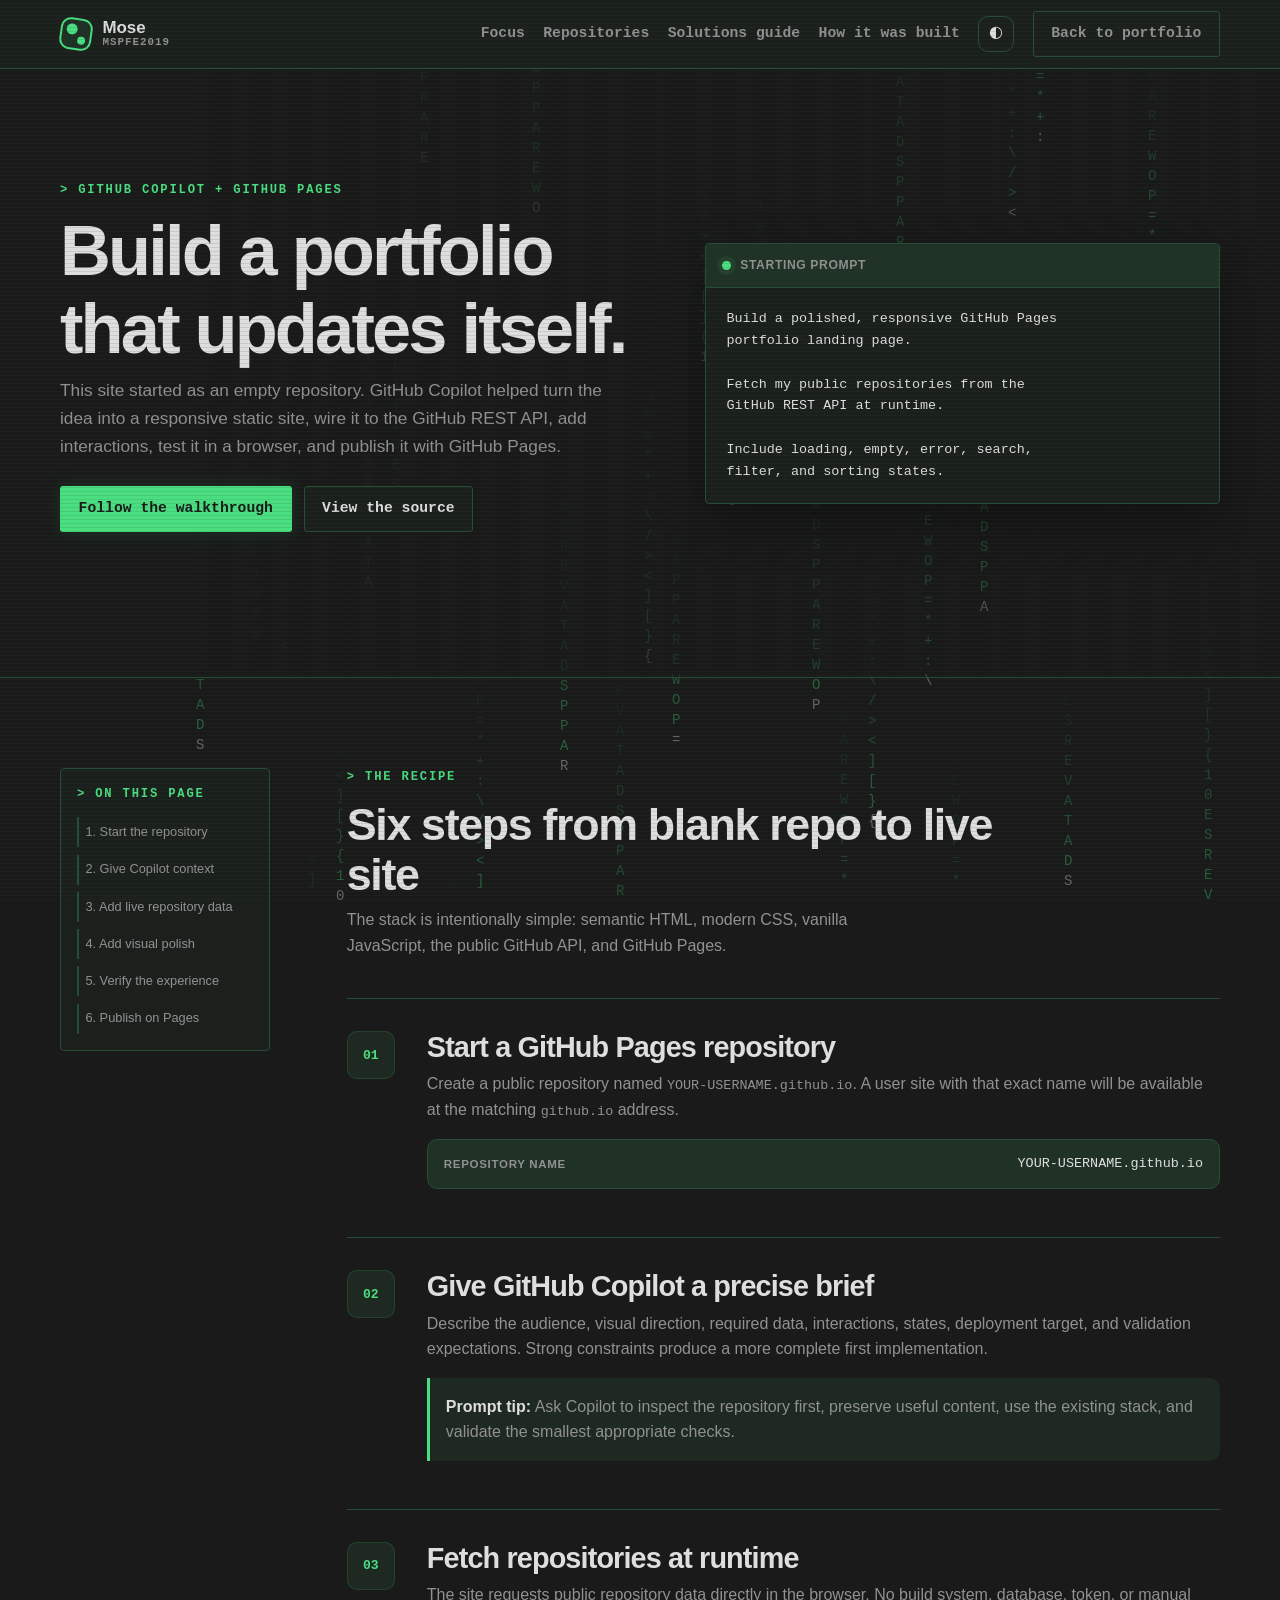
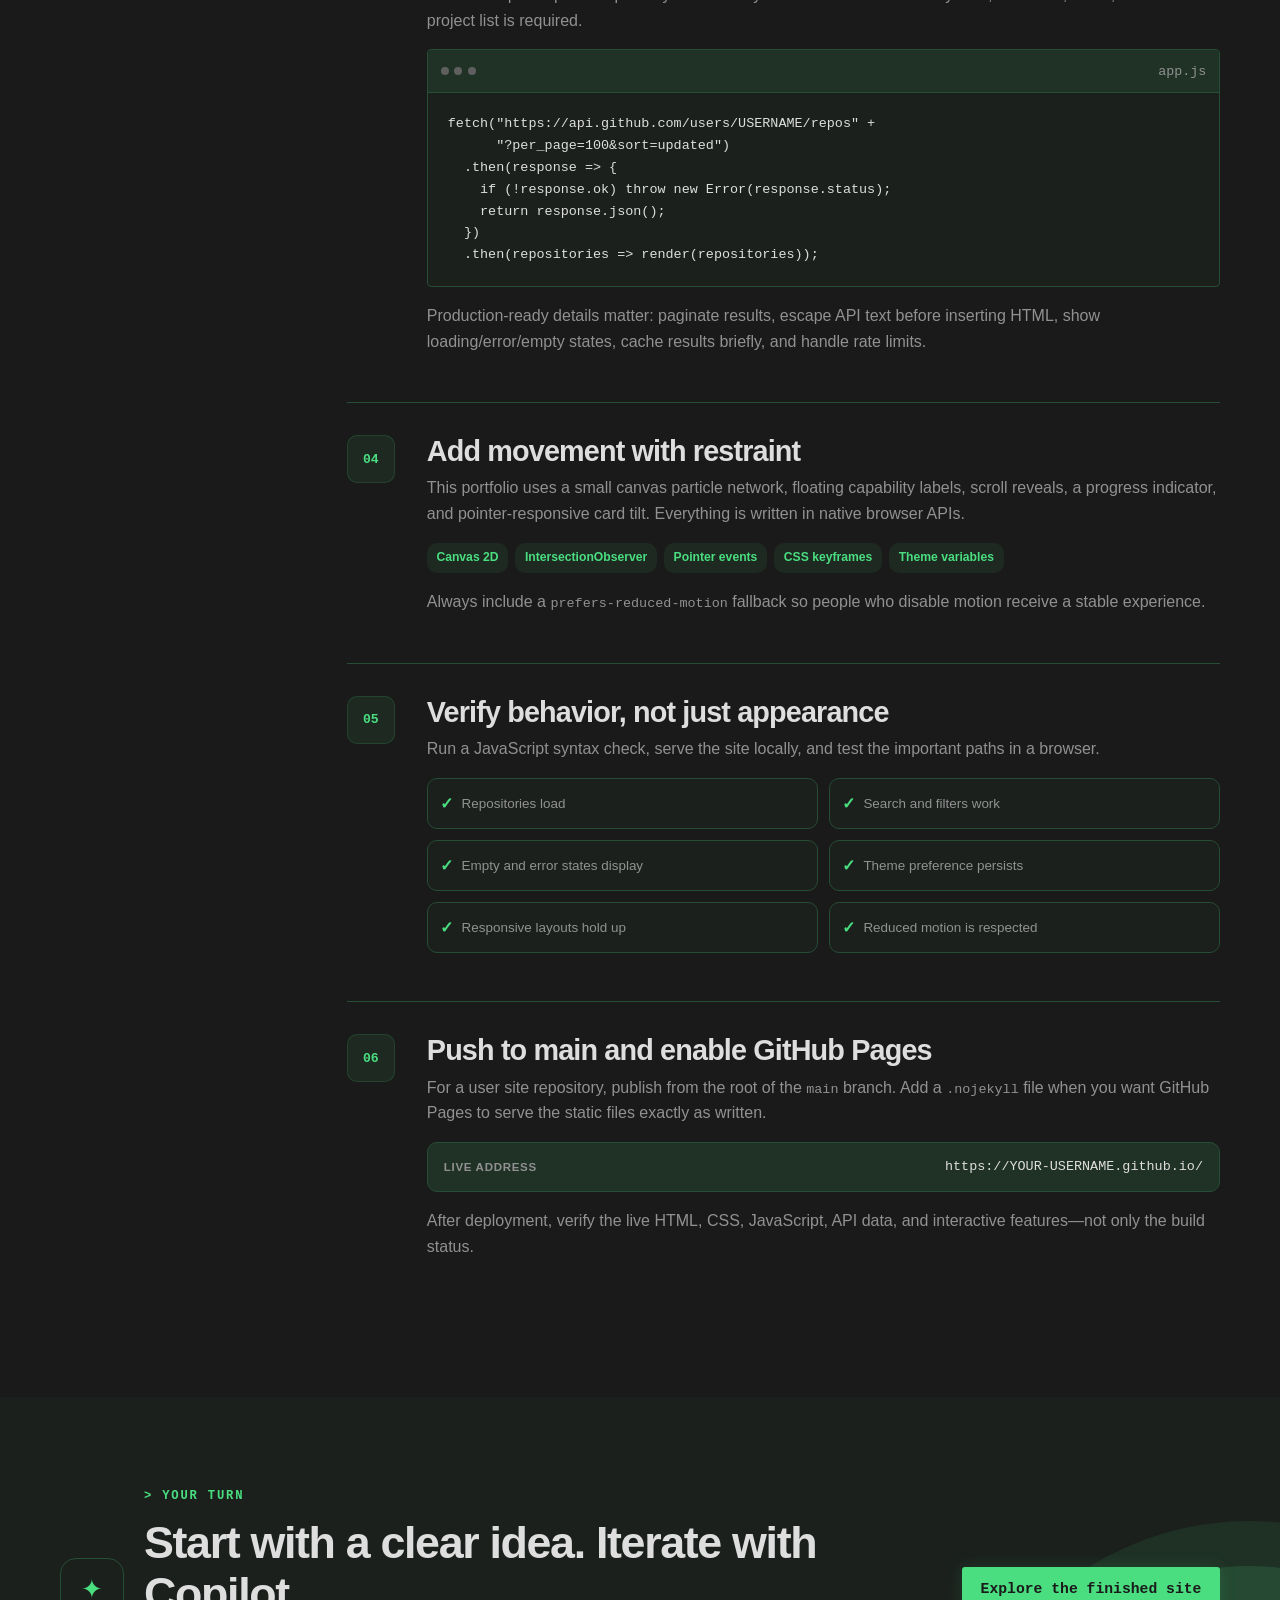
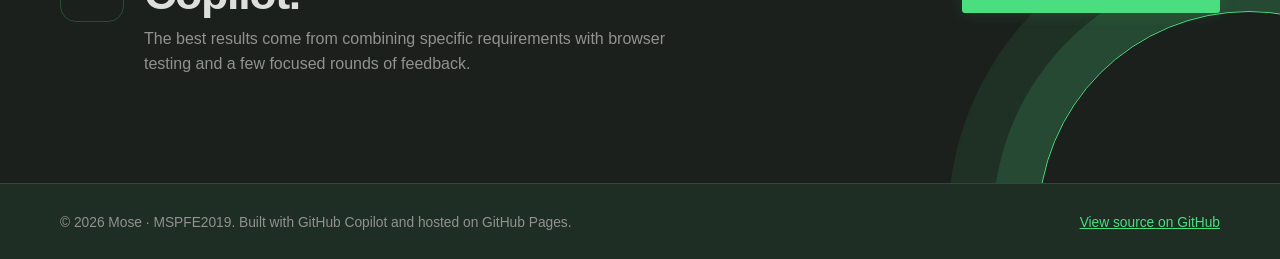
==== commit de2e19c1: "Unify portfolio guides with terminal theme Apply shared palette, code rain and theme switching to th" ====
--- a/build.html
+++ b/build.html
@@ -28,6 +28,7 @@
     <nav class="site-nav" aria-label="Primary">
       <a href="index.html#focus">Focus</a>
       <a href="index.html#repos">Repositories</a>
+      <a href="power-platform-solutions-guide.html">Solutions guide</a>
       <a href="build.html" aria-current="page">How it was built</a>
       <button class="theme-toggle" id="theme-toggle" type="button" aria-label="Switch color theme">
         <span class="theme-icon" aria-hidden="true">◐</span>
--- a/assets/css/styles.css
+++ b/assets/css/styles.css
@@ -495,6 +495,17 @@
 .terminal-mode .built-with { background: var(--cp-surface); }
 .terminal-mode .section-alt { background: var(--cp-bg-elevated); }
 .terminal-mode .guide-step { scroll-margin-top: 90px; }
+.solutions-page .shell { width: min(100%, 1180px); }
+.solutions-page .solutions-hero { position: relative; }
+.solutions-page .topbar { font-family: Consolas, "Courier New", Courier, monospace; }
+.solutions-page .topbar nav { align-items: center; }
+.solutions-page .card,
+.solutions-page .hero-card,
+.solutions-page .quiz,
+.solutions-page .design-example,
+.solutions-page .step { border-radius: 4px; }
+.solutions-page .card:hover,
+.solutions-page .step:hover { box-shadow: 0 0 24px var(--cp-highlight); }
 .terminal-mode section[id] { scroll-margin-top: 80px; }
 @media (prefers-reduced-motion: reduce) {
   .code-rain { display: none; }
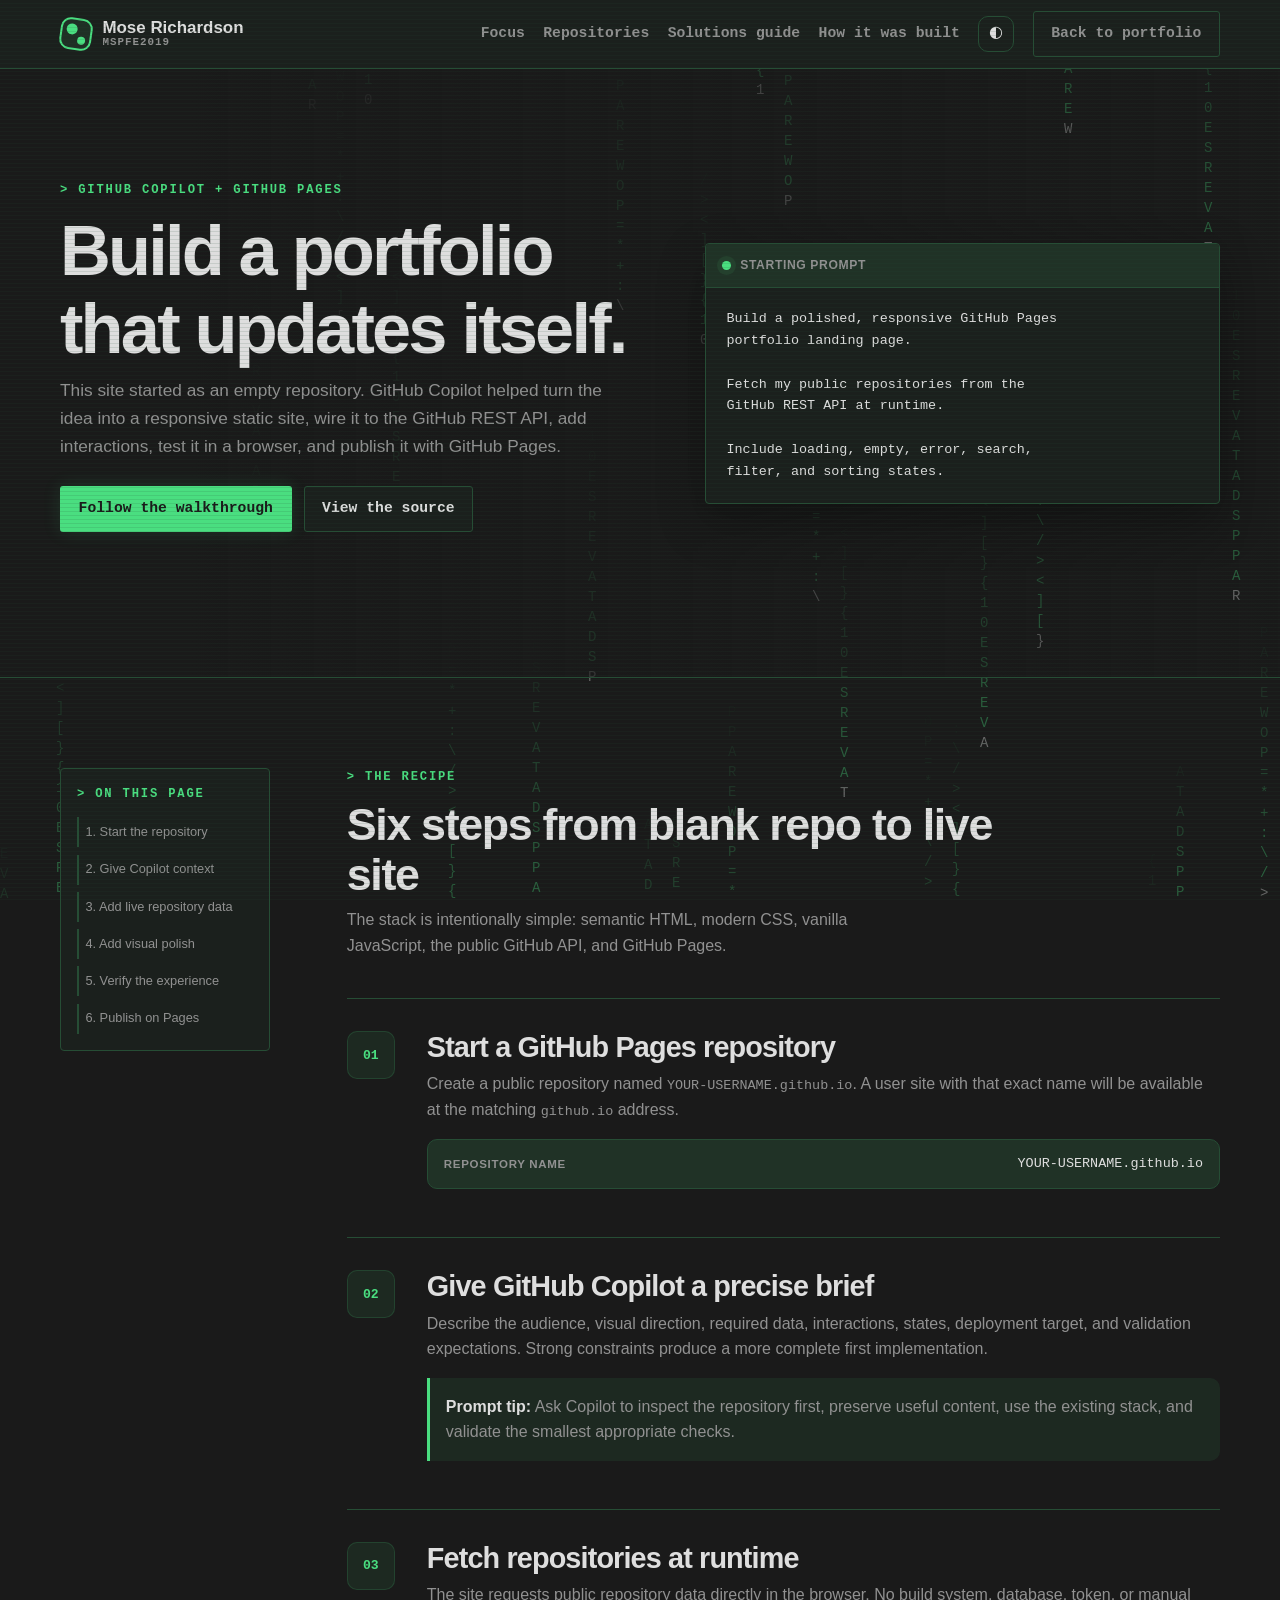
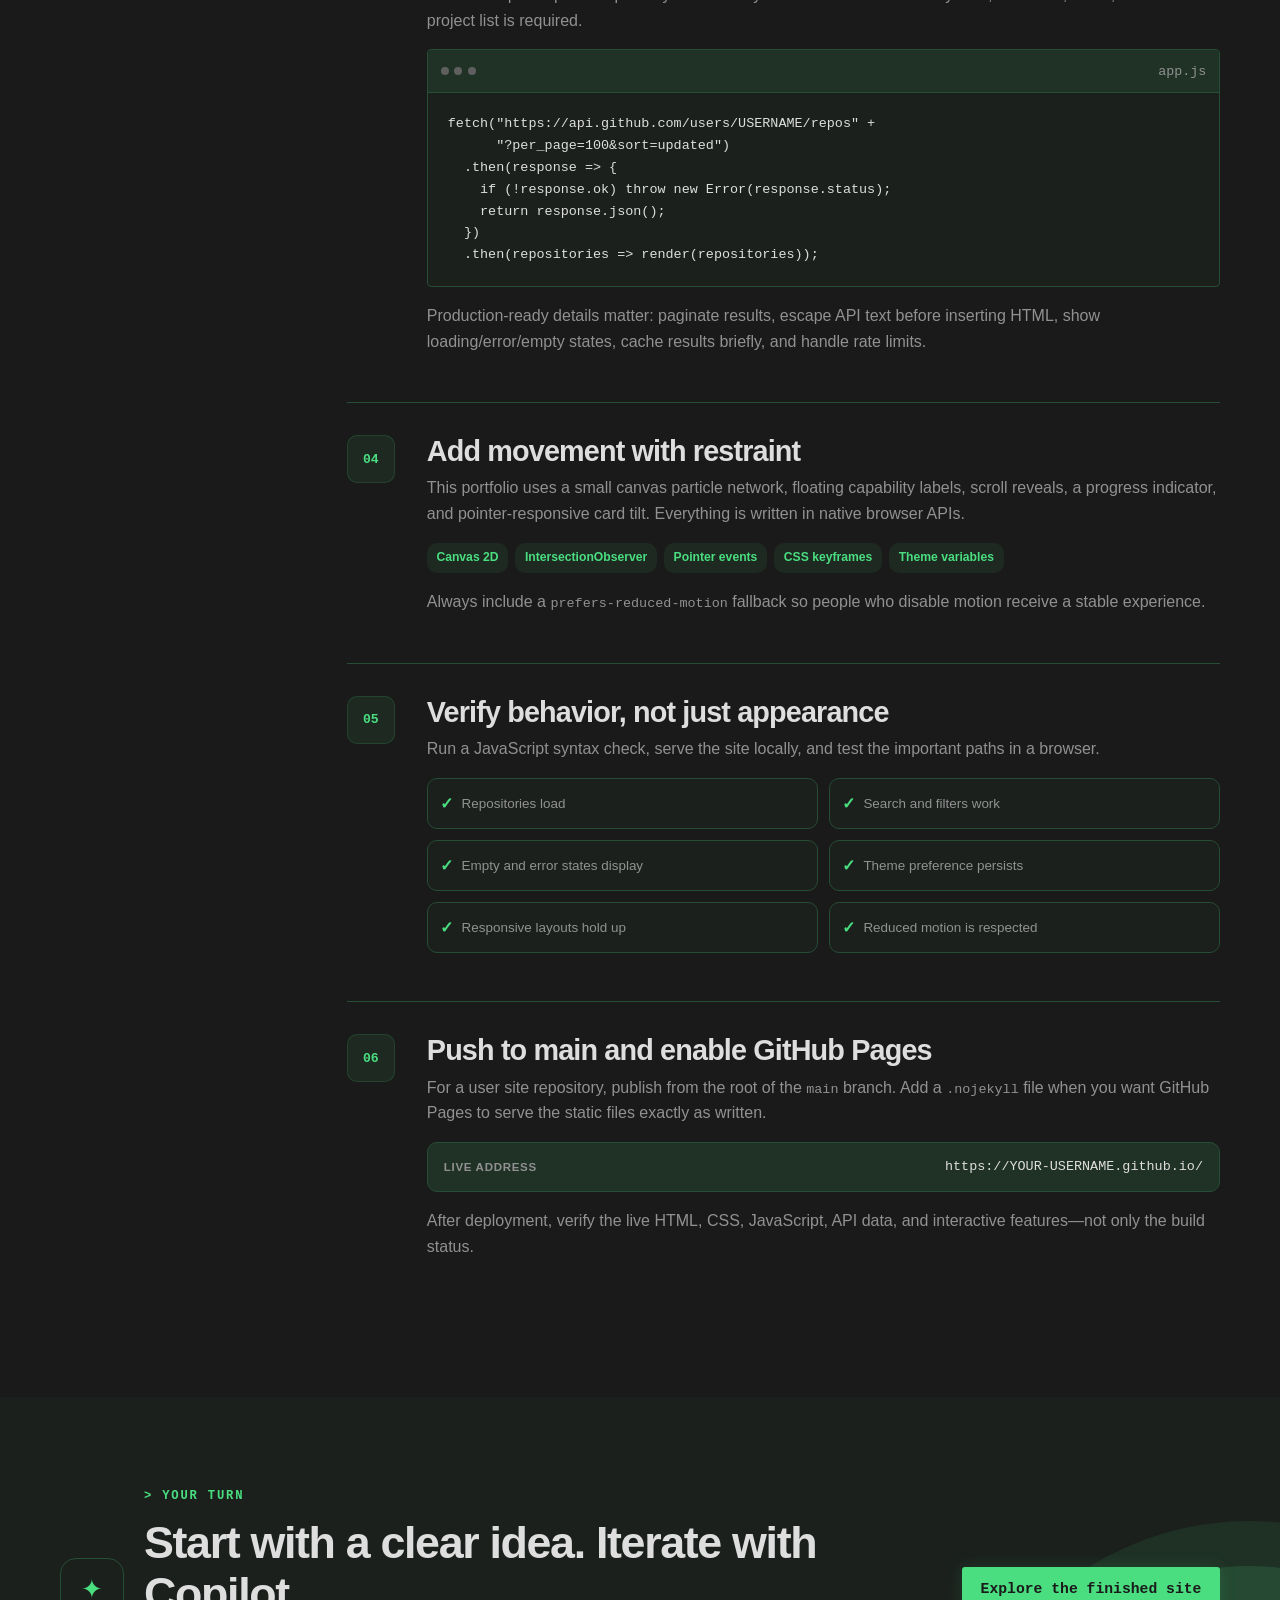
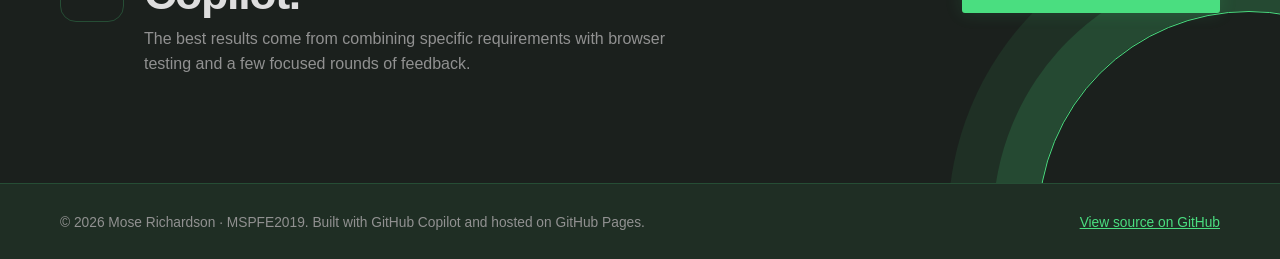
==== commit 87146cbe: "Add secure LinkedIn feed and Mose Richardson branding Co-authored-by: Copilot App <223556219+Copilot" ====
--- a/build.html
+++ b/build.html
@@ -10,7 +10,7 @@
 </script>
 <meta charset="utf-8" />
 <meta name="viewport" content="width=device-width, initial-scale=1" />
-<title>How This Portfolio Was Built &middot; Mose</title>
+<title>How This Portfolio Was Built &middot; Mose Richardson</title>
 <meta name="description" content="A practical walkthrough for building a dynamic GitHub Pages portfolio with GitHub Copilot and the GitHub REST API." />
 <link rel="stylesheet" href="assets/css/styles.css" />
 </head>
@@ -23,7 +23,7 @@
   <div class="wrap header-inner">
     <a class="brand" href="index.html">
       <span class="brand-mark" aria-hidden="true"></span>
-      <span class="brand-text">Mose<span class="brand-sub">MSPFE2019</span></span>
+      <span class="brand-text">Mose Richardson<span class="brand-sub">MSPFE2019</span></span>
     </a>
     <nav class="site-nav" aria-label="Primary">
       <a href="index.html#focus">Focus</a>
@@ -176,7 +176,7 @@
 
 <footer class="site-footer">
   <div class="wrap footer-inner">
-    <p>&copy; <span id="year"></span> Mose &middot; MSPFE2019. Built with GitHub Copilot and hosted on GitHub Pages.</p>
+    <p>&copy; <span id="year"></span> Mose Richardson &middot; MSPFE2019. Built with GitHub Copilot and hosted on GitHub Pages.</p>
     <p><a href="https://github.com/MSPFE2019/MSPFE2019.github.io" target="_blank" rel="noopener">View source on GitHub</a></p>
   </div>
 </footer>
--- a/assets/css/styles.css
+++ b/assets/css/styles.css
@@ -116,7 +116,7 @@
 .brand:hover .brand-mark { transform: rotate(-4deg) scale(1.06); }
 .brand-text { display: flex; flex-direction: column; line-height: 1.05; font-size: 1.06rem; }
 .brand-sub { font-size: .68rem; font-weight: 600; color: var(--cp-text-muted); letter-spacing: .09em; text-transform: uppercase; }
-.site-nav { display: flex; align-items: center; gap: 1.15rem; }
+.site-nav { display: flex; align-items: center; justify-content: flex-end; flex-wrap: wrap; gap: 1.15rem; }
 .site-nav a { color: var(--cp-text-muted); text-decoration: none; font-weight: 600; font-size: .92rem; }
 .site-nav a:hover { color: var(--cp-accent); }
 .theme-toggle {
@@ -193,7 +193,7 @@
   border-radius: 50%; box-shadow: 0 0 0 12px var(--cp-accent-soft);
 }
 .orbit-core strong { font-size: 2rem; line-height: 1; }
-.orbit-core small { font-size: .65rem; font-weight: 700; letter-spacing: .05em; }
+.orbit-core small { max-width: 100%; text-align: center; font-size: .65rem; font-weight: 700; letter-spacing: .05em; }
 .core-pulse {
   position: absolute; inset: -12px; border: 1px solid var(--cp-accent); border-radius: 50%;
   animation: pulse 2.4s ease-out infinite;
@@ -302,6 +302,9 @@
 .topic { padding: .16rem .45rem; color: var(--cp-accent); background: var(--cp-accent-soft); border-radius: .625rem; font-size: .68rem; font-weight: 650; }
 .repo-meta { display: flex; flex-wrap: wrap; align-items: center; gap: .8rem; color: var(--cp-text-muted); font-size: .78rem; }
 .repo-meta .dot { display: inline-block; width: 9px; height: 9px; margin-right: .32rem; background: var(--cp-accent); border-radius: 50%; }
+.linkedin-title { font-size: 1.1rem; overflow-wrap: anywhere; }
+.linkedin-title a { text-decoration: none; }
+.linkedin-text { white-space: pre-wrap; overflow-wrap: anywhere; }
 .repo-links { display: flex; flex-wrap: wrap; gap: .45rem; margin-top: auto; padding-top: .25rem; }
 .repo-links a { padding: .32rem .65rem; color: var(--cp-text); border: 1px solid var(--cp-border); border-radius: .625rem; font-size: .8rem; font-weight: 650; text-decoration: none; }
 .repo-links a:hover { color: var(--cp-accent); background: var(--cp-accent-soft); border-color: var(--cp-accent); }
